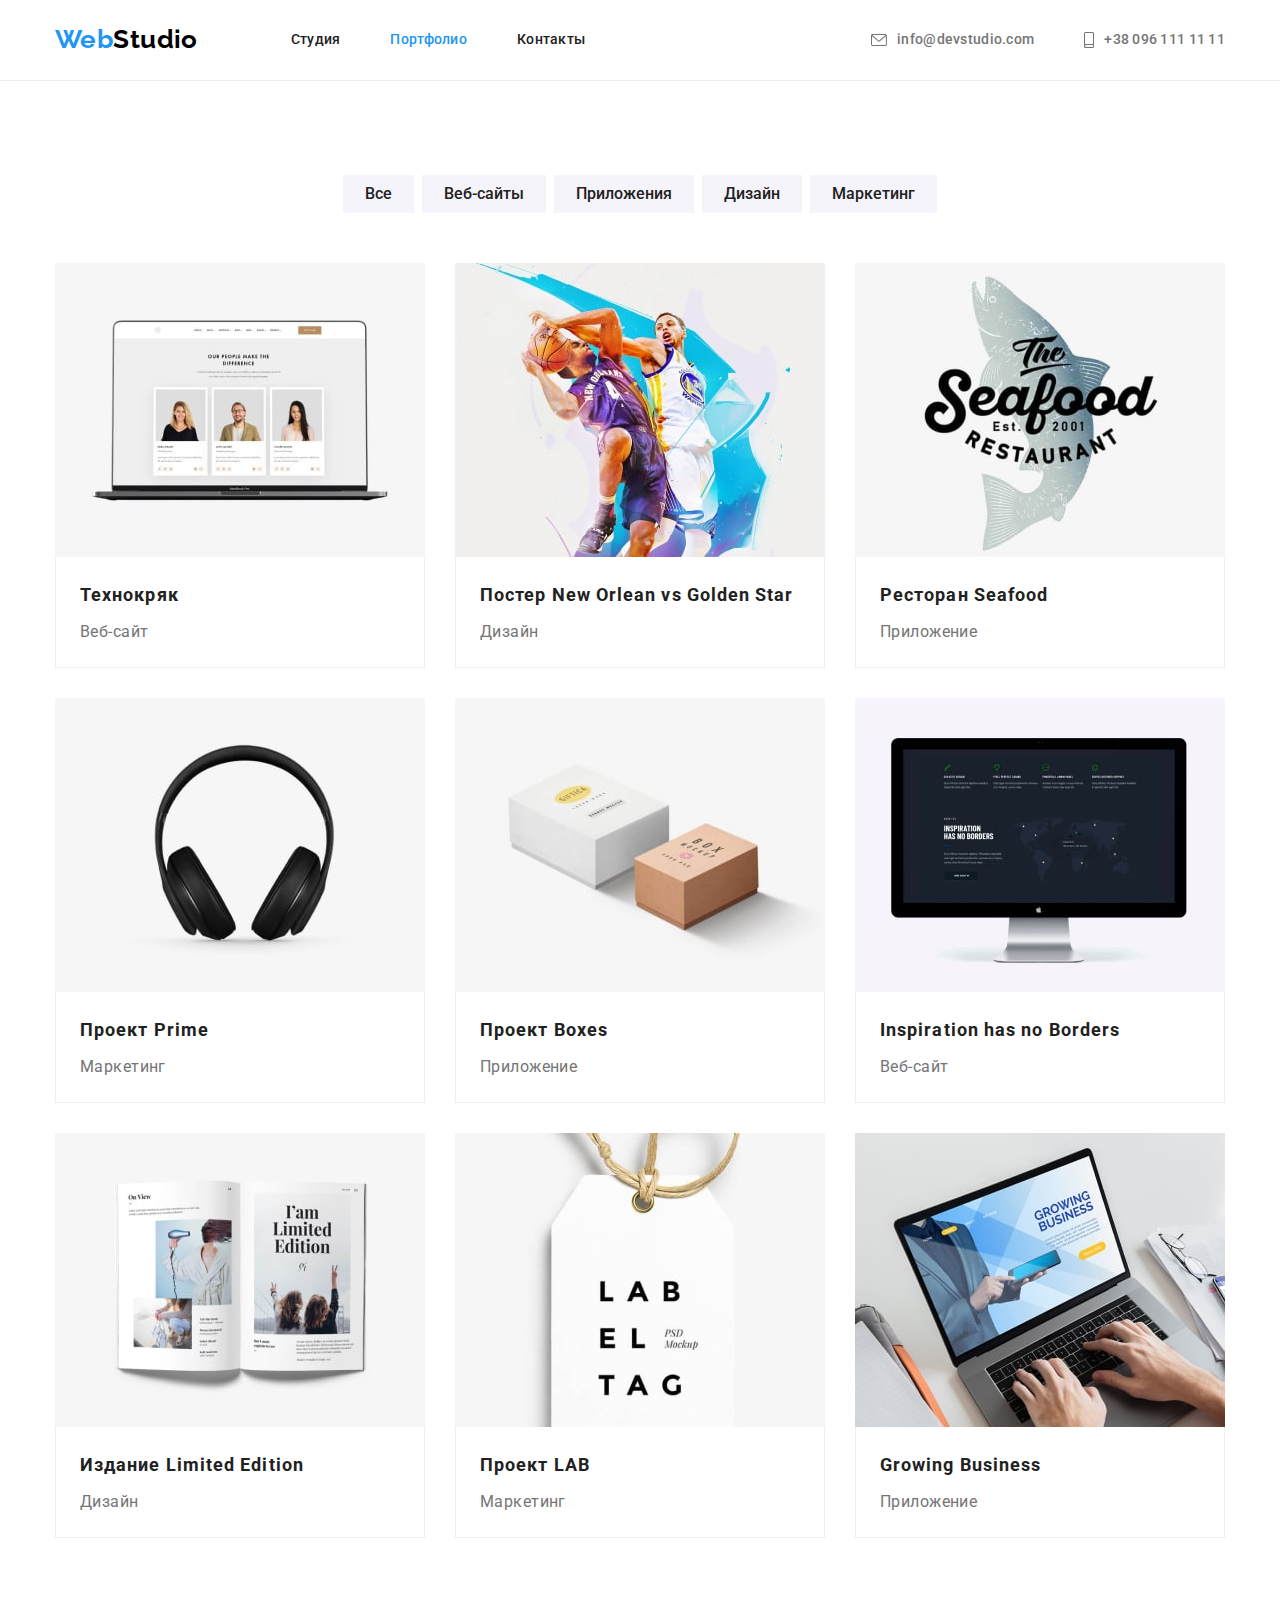
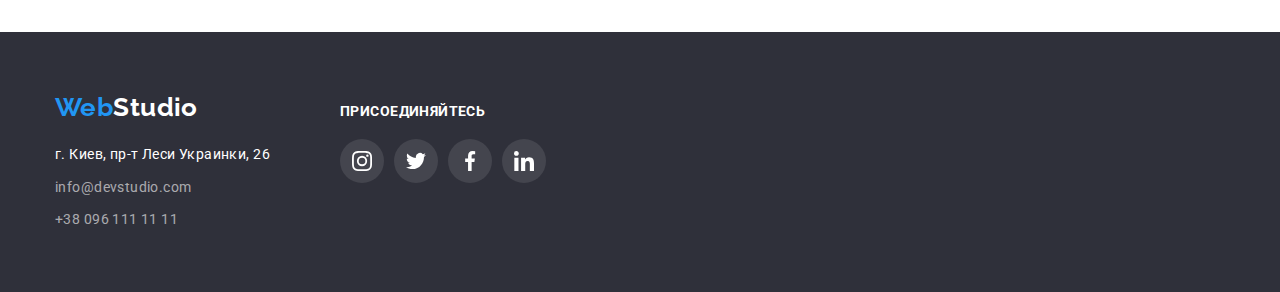
==== portfolio.html @ afd0779e "перевірка" ====
<!DOCTYPE html>
<html lang="ru">
<head>
    <meta charset="UTF-8">
    <meta name="viewport" content="width=device-width, initial-scale=1.0">
    <title>Portfolio</title>
    <link 
    rel="stylesheet" 
    href="https://cdnjs.cloudflare.com/ajax/libs/modern-normalize/1.0.0/modern-normalize.min.css">
    <link rel="preconnect" href="https://fonts.gstatic.com">
    <link href="https://fonts.googleapis.com/css2?family=Raleway:wght@700&family=Roboto:wght@400;500;700;900&display=swap"
        rel="stylesheet">
    <link rel="stylesheet" href="./css/style.css">
</head>
<body>

    <header class="page-header">
        <div class="container header">
            <nav class="header-navigation"> 
                <a class="logo" href="#"><span class="logo-accent">Web</span>Studio</a>
                <ul class="site-nav list">
                    <li class="header-item"><a href="./index.html" class="link">Студия</a></li>
                    <li class="header-item"><a href="#" class="link current">Портфолио</a></li>
                    <li class="header-item"><a href="#" class="link">Контакты</a></li>
                </ul>
            </nav>
            <ul class="contacts list">
                <li class="header-item"><a href="mailto:info@devstudio.com" class="link">
                    <svg class="contact-icons" width="16" height="12">
                        <use href="./images/sprite.svg#icon-envelope"></use>
                    </svg>info@devstudio.com</a></li>
                <li class="header-item"><a href="tel:380961111111" class="link">
                    <svg class="contact-icons" width="10" height="16">
                        <use href="./images/sprite.svg#icon-smartphone"></use>
                    </svg>+38 096 111 11 11</a></li>
            </ul>
        </div>
    </header>

    <main>
        <section class="portfolio-section">
            <div class="container">
                <h1 class="visually-hidden">Портфолио</h1>
                <ul class="filter list">
                    <li class="filter-item"><button type="button" class="filter-btn">Все</button></li>
                    <li class="filter-item"><button type="button" class="filter-btn">Веб-сайты</button></li>
                    <li class="filter-item"><button type="button" class="filter-btn">Приложения</button></li>
                    <li class="filter-item"><button type="button" class="filter-btn">Дизайн</button></li>
                    <li class="filter-item"><button type="button" class="filter-btn">Маркетинг</button></li>
                </ul>
                <ul class="projects list">
                    <li  class="project-item">
                        <a href="#" class="link">
                            <img src="./images/portfolio/techno.jpg" alt="страница веб-сайта технокряк на макбуке" width="370"
                                height="294">
                            <div class="project-info">
                                <h2 class="project-name">Технокряк</h2>
                                <p class="project-type ">Веб-сайт</p>
                            </div>
                            
                        </a>
                    </li>
                    <li class="project-item">
                        <a href="#" class="link">
                            <img src="./images/portfolio/novsgs.jpg" alt="два баскетболиста борятся за мяч" width="370" height="294">
                            <div class="project-info">
                                <h2 class="project-name">Постер New Orlean vs Golden Star</h2>
                                <p class="project-type ">Дизайн</p>
                            </div>
                        </a>
                    </li>
                    <li class="project-item">
                        <a href="#" class="link">
                            <img src="./images/portfolio/seafood.jpg" alt="надпись на рыбе the seafood restaurant" width="370"
                                height="294">
                            <div class="project-info">
                                <h2 class="project-name">Ресторан Seafood</h2>
                                <p class="project-type ">Приложение</p>
                            </div>
                        </a>
                    </li>
                    <li class="project-item">
                        <a href="#" class="link">
                            <img src="./images/portfolio/prime.jpg" alt="наушники" width="370" height="294">
                            <div class="project-info">
                                <h2 class="project-name">Проект Prime</h2>
                                <p class="project-type ">Маркетинг</p>
                            </div>     
                        </a>
                    </li>
                    <li class="project-item">
                        <a href="#" class="link">
                            <img src="./images/portfolio/boxes.jpg" alt="две коробки" width="370" height="294">
                            <div class="project-info">
                                <h2 class="project-name">Проект Boxes</h2>
                                <p class="project-type ">Приложение</p>
                            </div>
                        </a>
                    </li>
                    <li class="project-item">
                        <a href="#" class="link">
                            <img src="./images/portfolio/inspir.jpg" alt="страница веб-сайта на мониторе" width="370" height="294">
                            <div class="project-info">
                                <h2 lang="en" class="project-name">Inspiration has no Borders</h2>
                                <p class="project-type ">Веб-сайт</p>
                            </div>                            
                        </a>
                    </li>
                    <li class="project-item">
                        <a href="#" class="link">
                            <img src="./images/portfolio/limedit.jpg" alt="раскрытая книга с фото и текстом" width="370" height="294">
                            <div class="project-info">
                                <h2 class="project-name">Издание Limited Edition</h2>
                                <p class="project-type ">Дизайн</p>
                            </div>                            
                        </a>
                    </li>
                    <li class="project-item">
                        <a href="#" class="link">
                            <img src="./images/portfolio/lab.jpg" alt="ярлык на бечевке с текстом" width="370" height="294">
                            <div class="project-info">
                                <h2 class="project-name">Проект LAB</h2>
                                <p class="project-type ">Маркетинг</p>
                            </div>                           
                        </a>
                    </li>
                    <li class="project-item">
                        <a href="#" class="link">
                            <img src="./images/portfolio/growbus.jpg" alt="на раскрытом ноуте печатают руки" width="370" height="294">
                            <div class="project-info">
                                <h2 lang="en" class="project-name">Growing Business</h2>
                                <p class="project-type ">Приложение</p>
                            </div>
                        </a>
                    </li>
                </ul>
            </div>
        </section>
    </main>

    <footer class="footer">
        <div class="container">
            <div class="address-info">
                <a class="logo" href="#"><span class="logo-accent">Web</span>Studio</a>
                <address class="address">
                    г. Киев, пр-т Леси Украинки, 26
                </address>
                <ul class="list">
                    <li class="footer-contacts"><a href="mailto:info@devstudio.com" class="link">info@devstudio.com</a></li>
                    <li class="footer-contacts"><a href="tel:380961111111" class="link">+38 096 111 11 11</a></li>
                </ul>
            </div>
            <div class="footer-social-icons">
                <h2 class="join-title">присоединяйтесь</h2>
                <ul class="social-icons list">
                    <li class="social-icon-items"><a href="#" class="social-icon link">
                            <svg class="social-icons" width="20" height="20">
                                <use href="./images/sprite.svg#icon-instagram"></use>
                            </svg>
                        </a></li>
                    <li class="social-icon-items"><a href="#" class="social-icon link">
                            <svg class="social-icons" width="20" height="20">
                                <use href="./images/sprite.svg#icon-twitter"></use>
                            </svg>
                        </a></li>
                    <li class="social-icon-items"><a href="#" class="social-icon link">
                            <svg class="social-icons" width="20" height="20">
                                <use href="./images/sprite.svg#icon-facebook"></use>
                            </svg>
                        </a></li>
                    <li class="social-icon-items"><a href="#" class="social-icon link">
                            <svg class="social-icons" width="20" height="20">
                                <use href="./images/sprite.svg#icon-linkedin"></use>
                            </svg>
                        </a></li>
                </ul>
            </div>
        </div>
    </footer>
</body>
</html>
---- css/style.css ----
:root {
  --head-text-color: #212121;
  --paragraph-text-color: #757575;
  --accent-color: #2196f3;
  --primary-white-color: #ffffff;
  --icon-color: #afb1b8;
  --title-font-weight: 700;
  --paragraph-font-weight: 400;
  --primary-font-size: 14px;
}

body {
  background-color: var(--primary-white-color);
  color: var(--paragraph-text-color);

  font-family: 'Roboto', sans-serif;
  font-size: var(--primary-font-size);
  font-weight: var(--paragraph-font-weight);
  letter-spacing: 0.03em;
}

/*GENERAL STYLES*/
h1,
h2,
h3,
p {
  margin: 0;
}

.list {
  padding: 0;
  margin: 0;
  list-style: none;
}

.link {
  text-decoration: none;
}

img {
  display: block;
  max-width: 100%;
  height: auto;
}

.section-title {
  margin-bottom: 50px;

  font-weight: var(--title-font-weight);
  font-size: 36px;
  line-height: 1.67;
  text-align: center;

  color: var(--head-text-color);
}

.container {
  width: 1200px;
  padding-right: 15px;
  padding-left: 15px;
  margin: 0 auto;
}

.visually-hidden {
  position: absolute !important;
  clip: rect(1px 1px 1px 1px); /* IE6, IE7 */
  clip: rect(1px, 1px, 1px, 1px);
  padding: 0 !important;
  border: 0 !important;
  height: 1px !important;
  width: 1px !important;
  overflow: hidden;
}

/*LOGO*/

.logo {
  display: inline-block;
  margin-right: 93px;
  padding-top: 24px;
  padding-bottom: 25px;
  font-family: 'Raleway', sans-serif;
  font-weight: var(--title-font-weight);
  font-size: 26px;
  line-height: 1.19;

  color: #000000;
  text-decoration: none;
}

.logo-accent {
  color: var(--accent-color);
}

/*HEADER*/

.page-header {
  border-bottom: 1px solid #ececec;
}
.header {
  display: flex;
  align-items: center;
}

.header-navigation {
  display: flex;
}

.site-nav {
  display: flex;
}

.header .link {
  display: inline-block;
  padding: 32px 0;

  font-weight: 500;
  line-height: 1.14;
  letter-spacing: 0.02em;

  color: var(--head-text-color);

  transition: color 250ms cubic-bezier(0.4, 0, 0.2, 1);
  cursor: pointer;
}

.header .link:hover,
.header .link:focus {
  color: var(--accent-color);
}

.site-nav .current {
  color: var(--accent-color);
}

.site-nav .current::after {
  display: block;
  margin: 0 auto;
  width: 48px;
  height: 4px;
  background-color: #2196f3;
  border-radius: 2px;
}

.contacts {
  display: flex;
  align-items: center;
  margin-left: auto;
}

.contacts .link {
  display: flex;
  align-items: center;
  padding: 32px 0;

  color: var(--paragraph-text-color);

  cursor: pointer;
}

.contact-icons {
  margin-right: 10px;
  fill: currentColor;

  transition: fill 250ms cubic-bezier(0.4, 0, 0.2, 1);
}

.contact-icons:hover,
.contact-icons:focus {
  fill: var(--accent-color);
}

.header-item:not(:last-child) {
  margin-right: 50px;
}

/*HERO*/

.hero {
  max-width: 1600px;
  height: 600px;
  margin: 0 auto;
  padding: 200px 0;

  background-color: #2f303a;
  background-image: linear-gradient(
      rgba(47, 48, 58, 0.4),
      rgba(47, 48, 58, 0.4)
    ),
    url(../images/hero.jpg);
  background-position: center;
  background-repeat: no-repeat;
  background-size: cover;
}

.hero-title {
  width: 696px;
  margin-left: auto;
  margin-right: auto;
  margin-bottom: 30px;

  font-weight: 900;
  font-size: 44px;
  line-height: 1.36;

  text-align: center;
  letter-spacing: 0.06em;
  text-transform: uppercase;

  color: var(--primary-white-color);
}

.order {
  display: block;
  min-width: 200px;
  height: 50px;
  margin: 0 auto;
  padding: 10px 32px;
  border: none;

  font-family: inherit;
  font-weight: var(--title-font-weight);
  font-size: 16px;
  line-height: 1.87;

  align-items: center;
  text-align: center;
  letter-spacing: 0.06em;

  color: var(--primary-white-color);
  background-color: var(--accent-color);
  box-shadow: 0px 4px 4px rgba(0, 0, 0, 0.15);
  border-radius: 4px;

  cursor: pointer;
}

/*FEATURES BLOCK*/

.features-section {
  padding: 94px 0;
}

.features.list {
  display: flex;
  justify-content: space-between;
}

.feature-thumb {
  display: flex;
  align-items: center;
  justify-content: center;
  height: 120px;
  margin-bottom: 30px;

  background-color: #f5f4fa;
  border-radius: 4px;
}

.features .item {
  width: 270px;
}

..features .item:not(:last-child) {
  margin-right: 30px;
}

.features-title {
  margin-bottom: 10px;
  font-weight: var(--title-font-weight);
  font-size: var(--primary-font-size);
  line-height: 1.14;
  text-transform: uppercase;

  color: var(--head-text-color);
}

.features-text {
  line-height: 1.71;
}

/*JOBS*/

.jobs-block {
  padding-bottom: 94px;
}

.jobs.list {
  display: flex;
  justify-content: space-between;
}

.jobs-item {
  position: relative;
}

.label {
  position: absolute;
  left: 0;
  bottom: 0;

  width: 100%;
  height: 70px;
  background-color: #rgba(47, 48, 58, 0.8);
}

.label-title {
  padding: 27px 0;

  font-weight: var(--title-font-weight);
  font-size: var(--primary-font-size);
  line-height: 1.14;
  text-align: center;
  letter-spacing: 0.03em;
  text-transform: uppercase;

  color: #ffffff;
  background-color: #rgba(47, 48, 58, 0.8);
}

/*TEAM*/

.team-section {
  padding: 94px 0;

  background: #f5f4fa;
}

.members.list {
  display: flex;
  justify-content: space-between;
}

.member-item {
  width: 270px;
  padding-bottom: 30px;

  background: var(--primary-white-color);
  box-shadow: 0px 1px 3px rgba(0, 0, 0, 0.12), 0px 1px 1px rgba(0, 0, 0, 0.14),
    0px 2px 1px rgba(0, 0, 0, 0.2);
  border-radius: 0px 0px 4px 4px;
}

.member-photo {
  margin-bottom: 30px;
}

.team-member {
  margin-bottom: 10px;
  font-weight: 500;
  font-size: 16px;
  line-height: 1.19;

  text-align: center;

  color: var(--head-text-color);
}

.member-prof {
  margin-bottom: 16px;

  font-size: 16px;
  line-height: 1.19;

  text-align: center;

  color: var(--paragraph-text-color);
}

.social-icons.list {
  display: flex;
  align-items: center;
  justify-content: center;
  padding: 0 32px;
}

.social-icon-items:not(:last-child) {
  margin-right: 10px;
}

.social-icon.link {
  display: flex;
  align-items: center;
  justify-content: center;
  width: 44px;
  height: 44px;

  fill: var(--icon-color);
  border-radius: 50%;

  transition: all 250ms cubic-bezier(0.4, 0, 0.2, 1);
}

.social-icon.link:hover,
.social-icon.link:focus {
  fill: var(--primary-white-color);
  background-color: var(--accent-color);
}

/*CLIENTS*/

.clients-section {
  padding: 94px 0;
}

.clients-logo.list {
  display: flex;
}

.clients-items:not(:last-child) {
  margin-right: 30px;
}

.clients.link {
  display: flex;
  align-items: center;
  justify-content: center;
  width: 170px;
  height: 90px;
  border: 1px solid var(--icon-color);
  box-sizing: border-box;
  border-radius: 4px;

  fill: var(--icon-color);

  transition: all 250ms cubic-bezier(0.4, 0, 0.2, 1);
}

.clients.link:hover,
.clients.link:focus {
  border: 1px solid var(--accent-color);
  fill: var(--accent-color);
}
/*FOOTER*/

.footer {
  padding: 60px 0;

  background-color: #2f303a;
}

.footer .container {
  display: flex;
  align-items: baseline;
}

.address-info {
  margin-right: 70px;
}

.footer .logo {
  margin-right: 0;
  margin-bottom: 20px;
  padding: 0;

  color: var(--primary-white-color);
}

.address {
  margin-bottom: 9px;

  font-style: normal;
  line-height: 1.71;

  color: var(--primary-white-color);
}

.footer-contacts:not(:last-child) {
  margin-bottom: 9px;
}

.footer .link {
  line-height: 1.71;

  color: rgba(255, 255, 255, 0.6);
}

.join-title {
  margin-bottom: 20px;

  font-size: var(--primary-font-size);
  font-weight: 700;
  line-height: 1.143;
  letter-spacing: 0.03em;
  text-transform: uppercase;

  color: var(--primary-white-color);
}

.footer-social-icons .list {
  padding: 0;
}

.footer-social-icons .link {
  border-radius: 50%;
  background-color: rgba(255, 255, 255, 0.1);
  fill: var(--primary-white-color);
}

/*PORTFOLIO*/

.portfolio-section {
  padding: 94px 0;
}

.filter.list {
  display: flex;
  justify-content: center;
  margin-bottom: 50px;
}

.filter-item:not(:last-child) {
  margin-right: 8px;
}

.filter-btn {
  padding: 6px 22px;
  border: 0 none;

  font-family: inherit;
  font-weight: 500;
  font-size: 16px;
  line-height: 1.62;

  text-align: center;

  color: var(--head-text-color);
  background: #f5f4fa;

  cursor: pointer;

  transition: all 250ms cubic-bezier(0.4, 0, 0.2, 1);
}

.filter-btn:hover,
.filter-btn:focus {
  color: var(--primary-white-color);
  background-color: var(--accent-color);
}

.projects.list {
  display: flex;
  flex-wrap: wrap;
}

.project-item {
  width: 370px;
}

.project-item .link {
  display: block;

  transition: all 250ms cubic-bezier(0.4, 0, 0.2, 1);
}

.project-item .link:hover,
.project-item .link:focus {
  border: 1px solid #eeeeee;
  box-shadow: 0px 1px 1px rgba(0, 0, 0, 0.12), 0px 4px 4px rgba(0, 0, 0, 0.06),
    1px 4px 6px rgba(0, 0, 0, 0.16);

  cursor: pointer;
}

.project-item:not(:nth-child(3n)) {
  margin-right: 30px;
}

.project-item:not(:nth-last-child(-n + 3)) {
  margin-bottom: 30px;
}

.project-info {
  padding: 20px 24px;

  border: 1px solid #eeeeee;
  border-top: none;
}

.project-name {
  min-width: 322px;
  margin-bottom: 4px;
  font-weight: var(--title-font-weight);
  font-size: 18px;
  line-height: 2;

  letter-spacing: 0.06em;

  color: var(--head-text-color);
}

.project-type {
  font-size: 16px;
  line-height: 1.87;

  color: var(--paragraph-text-color);
}
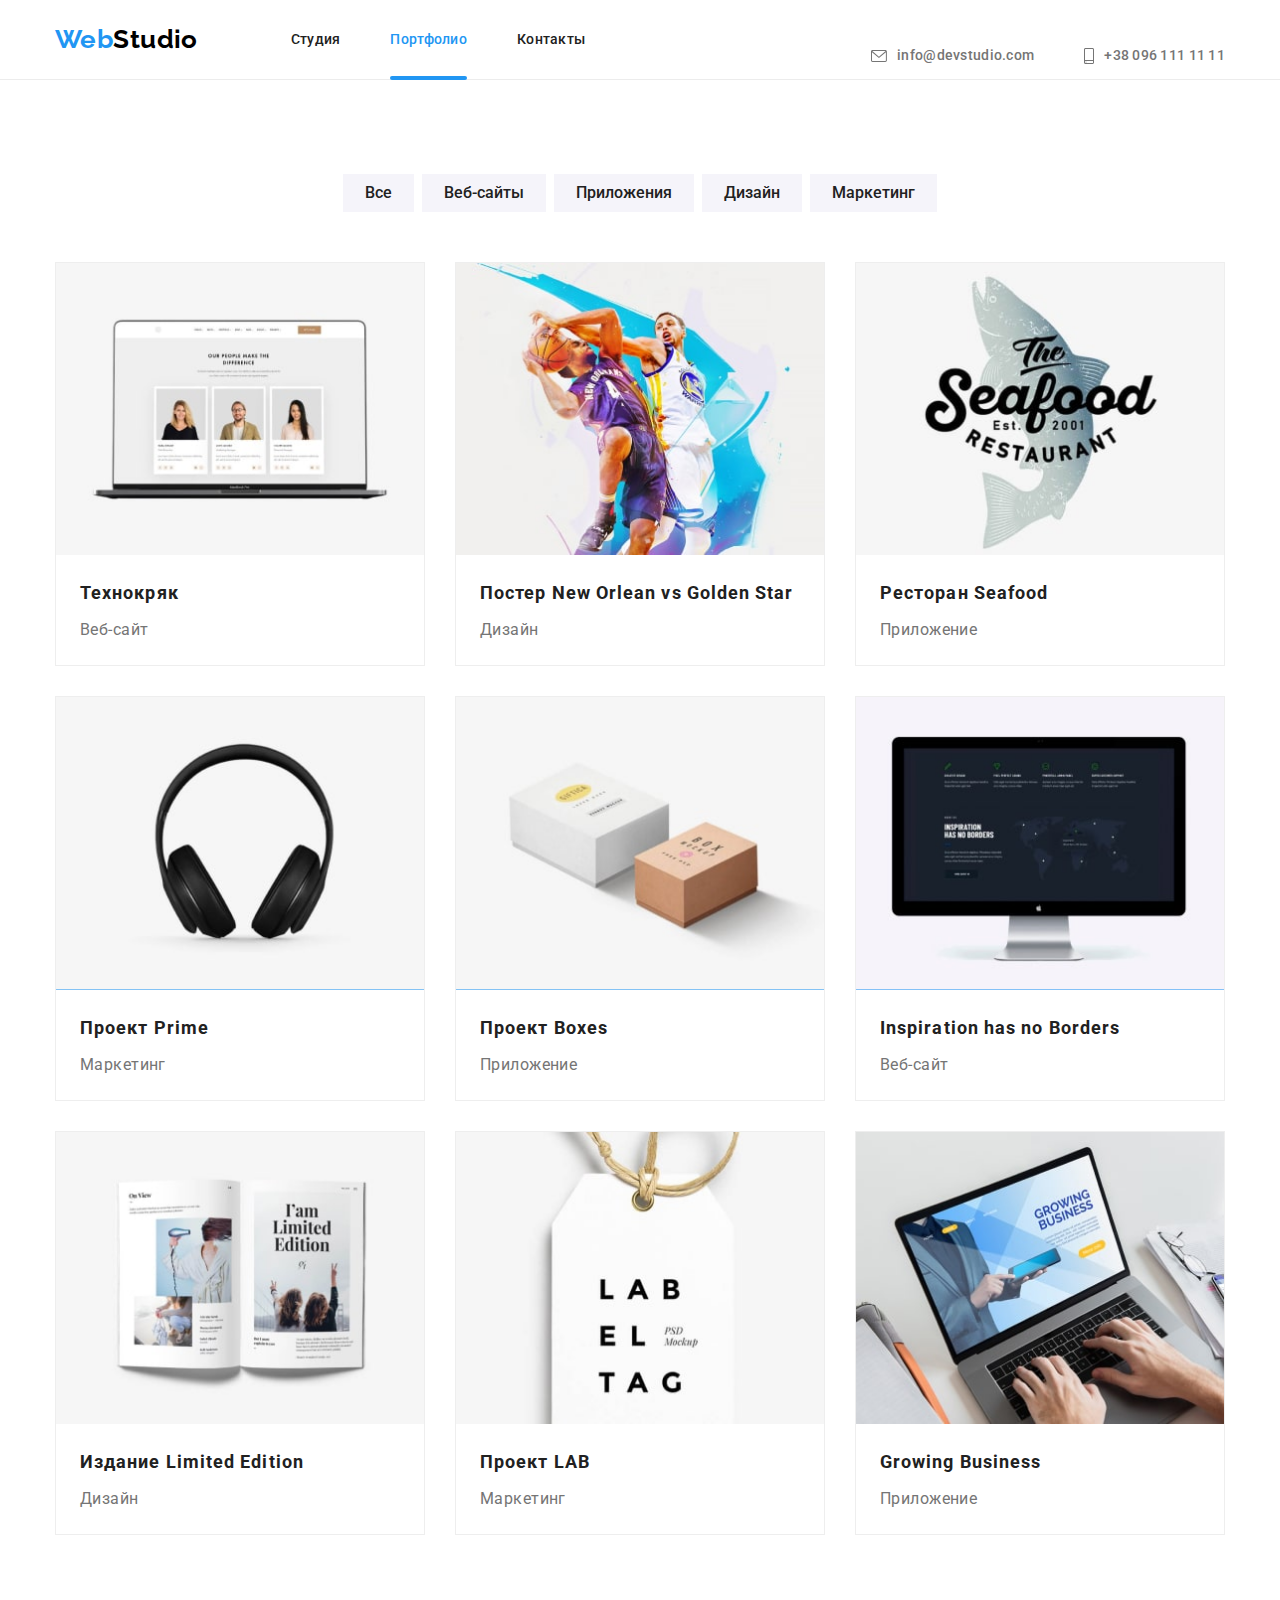
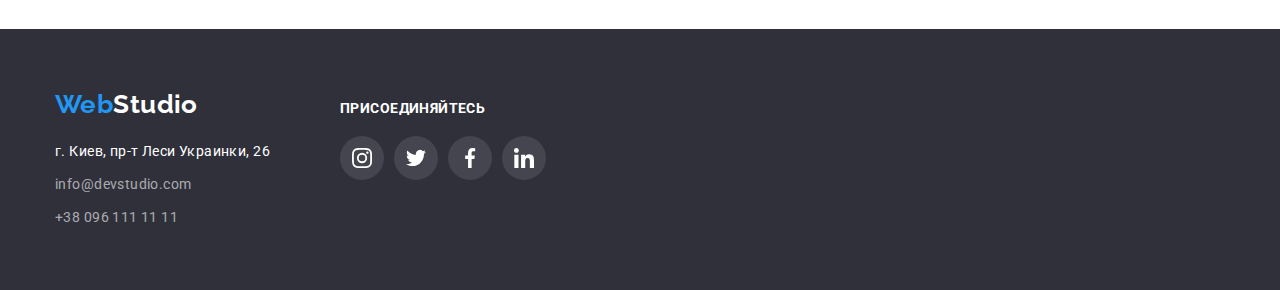
==== commit 61b5111c: "ДЗ-5" ====
--- a/portfolio.html
+++ b/portfolio.html
@@ -50,19 +50,32 @@
                 </ul>
                 <ul class="projects list">
                     <li  class="project-item">
-                        <a href="#" class="link">
-                            <img src="./images/portfolio/techno.jpg" alt="страница веб-сайта технокряк на макбуке" width="370"
-                                height="294">
+                        <a href="#" class="link project-box">
+                            <div class="project-box">
+                                <img src="./images/portfolio/techno.jpg" alt="страница веб-сайта технокряк на макбуке" width="370" height="294">
+                                <div class="overlay">
+                                    <p class="description-overlay">Технокряк это современная площадка распространения коронавируса. Компании используют эту
+                                        платформу для цифрового
+                                        шпионажа и атак на защищённые сервера конкурентов.</p>
+                                </div>
+                            </div>                         
                             <div class="project-info">
                                 <h2 class="project-name">Технокряк</h2>
                                 <p class="project-type ">Веб-сайт</p>
                             </div>
-                            
-                        </a>
-                    </li>
-                    <li class="project-item">
-                        <a href="#" class="link">
-                            <img src="./images/portfolio/novsgs.jpg" alt="два баскетболиста борятся за мяч" width="370" height="294">
+                        </a>
+                    </li>
+                    <li class="project-item">
+                        <a href="#" class="link">
+                            <div class="project-box">
+                                <img src="./images/portfolio/novsgs.jpg" alt="два баскетболиста борятся за мяч" width="370" height="294">
+                                <div class="overlay">
+                                    <p class="description-overlay">Технокряк это современная площадка распространения коронавируса. Компании используют
+                                        эту
+                                        платформу для цифрового
+                                        шпионажа и атак на защищённые сервера конкурентов.</p>
+                                </div>
+                            </div>
                             <div class="project-info">
                                 <h2 class="project-name">Постер New Orlean vs Golden Star</h2>
                                 <p class="project-type ">Дизайн</p>
@@ -71,8 +84,15 @@
                     </li>
                     <li class="project-item">
                         <a href="#" class="link">
-                            <img src="./images/portfolio/seafood.jpg" alt="надпись на рыбе the seafood restaurant" width="370"
-                                height="294">
+                            <div class="project-box">
+                                <img src="./images/portfolio/seafood.jpg" alt="надпись на рыбе the seafood restaurant" width="370" height="294">
+                                <div class="overlay">
+                                    <p class="description-overlay">Технокряк это современная площадка распространения коронавируса. Компании используют
+                                        эту
+                                        платформу для цифрового
+                                        шпионажа и атак на защищённые сервера конкурентов.</p>
+                                </div>
+                            </div>
                             <div class="project-info">
                                 <h2 class="project-name">Ресторан Seafood</h2>
                                 <p class="project-type ">Приложение</p>
@@ -81,7 +101,16 @@
                     </li>
                     <li class="project-item">
                         <a href="#" class="link">
-                            <img src="./images/portfolio/prime.jpg" alt="наушники" width="370" height="294">
+                            <div class="project-box">
+                                <img src="./images/portfolio/prime.jpg" alt="наушники" width="370" height="294">
+                                <div class="overlay">
+                                    <p class="description-overlay">Технокряк это современная площадка распространения коронавируса. Компании используют
+                                        эту
+                                        платформу для цифрового
+                                        шпионажа и атак на защищённые сервера конкурентов.</p>
+                                </div>
+                            </div>
+                           
                             <div class="project-info">
                                 <h2 class="project-name">Проект Prime</h2>
                                 <p class="project-type ">Маркетинг</p>
@@ -90,7 +119,15 @@
                     </li>
                     <li class="project-item">
                         <a href="#" class="link">
-                            <img src="./images/portfolio/boxes.jpg" alt="две коробки" width="370" height="294">
+                            <div class="project-box">
+                                <img src="./images/portfolio/boxes.jpg" alt="две коробки" width="370" height="294">
+                                <div class="overlay">
+                                    <p class="description-overlay">Технокряк это современная площадка распространения коронавируса. Компании используют
+                                        эту
+                                        платформу для цифрового
+                                        шпионажа и атак на защищённые сервера конкурентов.</p>
+                                </div>
+                            </div>
                             <div class="project-info">
                                 <h2 class="project-name">Проект Boxes</h2>
                                 <p class="project-type ">Приложение</p>
@@ -99,7 +136,15 @@
                     </li>
                     <li class="project-item">
                         <a href="#" class="link">
-                            <img src="./images/portfolio/inspir.jpg" alt="страница веб-сайта на мониторе" width="370" height="294">
+                            <div class="project-box">
+                                <img src="./images/portfolio/inspir.jpg" alt="страница веб-сайта на мониторе" width="370" height="294">
+                                <div class="overlay">
+                                    <p class="description-overlay">Технокряк это современная площадка распространения коронавируса. Компании используют
+                                        эту
+                                        платформу для цифрового
+                                        шпионажа и атак на защищённые сервера конкурентов.</p>
+                                </div>
+                            </div>
                             <div class="project-info">
                                 <h2 lang="en" class="project-name">Inspiration has no Borders</h2>
                                 <p class="project-type ">Веб-сайт</p>
@@ -108,7 +153,16 @@
                     </li>
                     <li class="project-item">
                         <a href="#" class="link">
-                            <img src="./images/portfolio/limedit.jpg" alt="раскрытая книга с фото и текстом" width="370" height="294">
+                            <div class="project-box">
+                                <img src="./images/portfolio/limedit.jpg" alt="раскрытая книга с фото и текстом" width="370" height="294">
+                                <div class="overlay">
+                                    <p class="description-overlay">Технокряк это современная площадка распространения коронавируса. Компании используют
+                                        эту
+                                        платформу для цифрового
+                                        шпионажа и атак на защищённые сервера конкурентов.</p>
+                                </div>
+                            </div>
+                            
                             <div class="project-info">
                                 <h2 class="project-name">Издание Limited Edition</h2>
                                 <p class="project-type ">Дизайн</p>
@@ -117,7 +171,15 @@
                     </li>
                     <li class="project-item">
                         <a href="#" class="link">
-                            <img src="./images/portfolio/lab.jpg" alt="ярлык на бечевке с текстом" width="370" height="294">
+                            <div class="project-box">
+                                <img src="./images/portfolio/lab.jpg" alt="ярлык на бечевке с текстом" width="370" height="294">
+                                <div class="overlay">
+                                    <p class="description-overlay">Технокряк это современная площадка распространения коронавируса. Компании используют
+                                        эту
+                                        платформу для цифрового
+                                        шпионажа и атак на защищённые сервера конкурентов.</p>
+                                </div>
+                            </div>
                             <div class="project-info">
                                 <h2 class="project-name">Проект LAB</h2>
                                 <p class="project-type ">Маркетинг</p>
@@ -126,7 +188,16 @@
                     </li>
                     <li class="project-item">
                         <a href="#" class="link">
-                            <img src="./images/portfolio/growbus.jpg" alt="на раскрытом ноуте печатают руки" width="370" height="294">
+                            <div class="project-box">
+                                <img src="./images/portfolio/growbus.jpg" alt="на раскрытом ноуте печатают руки" width="370" height="294">
+                                <div class="overlay">
+                                    <p class="description-overlay">Технокряк это современная площадка распространения коронавируса. Компании используют
+                                        эту
+                                        платформу для цифрового
+                                        шпионажа и атак на защищённые сервера конкурентов.</p>
+                                </div>
+                            </div>
+                           
                             <div class="project-info">
                                 <h2 lang="en" class="project-name">Growing Business</h2>
                                 <p class="project-type ">Приложение</p>
--- a/css/style.css
+++ b/css/style.css
@@ -72,6 +72,55 @@
   overflow: hidden;
 }
 
+/*MODAL SCRЕЕN*/
+
+.backdrop {
+  position: fixed;
+  top: 0;
+  left: 0;
+  width: 100%;
+  height: 100%;
+  background-color: rgba(0, 0, 0, 0.2);
+
+  opacity: 1;
+  transition: opacity 250ms cubic-bezier(0.4, 0, 0.2, 1);
+}
+
+.backdrop.is-hidden {
+  opacity: 0;
+  pointer-events: none;
+}
+
+.modal {
+  position: absolute;
+  top: 50%;
+  left: 50%;
+  min-width: 528px;
+  min-height: 581px;
+  background-color: #fff;
+  box-shadow: 0px 1px 3px rgba(0, 0, 0, 0.12), 0px 1px 1px rgba(0, 0, 0, 0.14),
+    0px 2px 1px rgba(0, 0, 0, 0.2);
+  border-radius: 4px;
+
+  transform: translate(-50%, -50%) scale(1);
+  transition: transform 250ms cubic-bezier(0.4, 0, 0.2, 1);
+}
+
+.backdrop.is-hidden .modal {
+  transform: translate(-50%, -50%) scale(0.5);
+}
+
+.btnclose {
+  display: block;
+  margin: 8px 8px 0 auto;
+  width: 30px;
+  height: 30px;
+  border-radius: 50%;
+  border: 1px solid rgba(0, 0, 0, 0.1);
+
+  background-color: transparent;
+}
+
 /*LOGO*/
 
 .logo {
@@ -95,6 +144,7 @@
 /*HEADER*/
 
 .page-header {
+  height: 80px;
   border-bottom: 1px solid #ececec;
 }
 .header {
@@ -135,8 +185,10 @@
 
 .site-nav .current::after {
   display: block;
-  margin: 0 auto;
-  width: 48px;
+  content: '';
+  margin-top: 28px;
+  margin-bottom: 0;
+  width: 100%;
   height: 4px;
   background-color: #2196f3;
   border-radius: 2px;
@@ -261,7 +313,7 @@
   width: 270px;
 }
 
-..features .item:not(:last-child) {
+.features .item:not(:last-child) {
   margin-right: 30px;
 }
 
@@ -301,7 +353,7 @@
 
   width: 100%;
   height: 70px;
-  background-color: #rgba(47, 48, 58, 0.8);
+  background-color: rgba(47, 48, 58, 0.8);
 }
 
 .label-title {
@@ -315,7 +367,6 @@
   text-transform: uppercase;
 
   color: #ffffff;
-  background-color: #rgba(47, 48, 58, 0.8);
 }
 
 /*TEAM*/
@@ -545,6 +596,7 @@
 
 .project-item {
   width: 370px;
+  border: 1px solid #eeeeee;
 }
 
 .project-item .link {
@@ -570,11 +622,42 @@
   margin-bottom: 30px;
 }
 
+.project-box {
+  position: relative;
+
+  overflow: hidden;
+}
+
+.overlay {
+  position: absolute;
+  top: 0;
+  left: 0;
+  width: 100%;
+  height: 100%;
+  background-color: rgba(33, 150, 243, 0.9);
+
+  transform: translateY(100%);
+  transition: transform 250ms cubic-bezier(0.4, 0, 0.2, 1);
+}
+
+.project-box:hover .overlay {
+  transform: translateY(0);
+}
+
+.project-item .link:focus .overlay {
+  transform: translateY(0);
+}
+
+.description-overlay {
+  padding: 63px 24px;
+  font-size: 18px;
+  line-height: 1.56;
+
+  color: #ffffff;
+}
+
 .project-info {
   padding: 20px 24px;
-
-  border: 1px solid #eeeeee;
-  border-top: none;
 }
 
 .project-name {
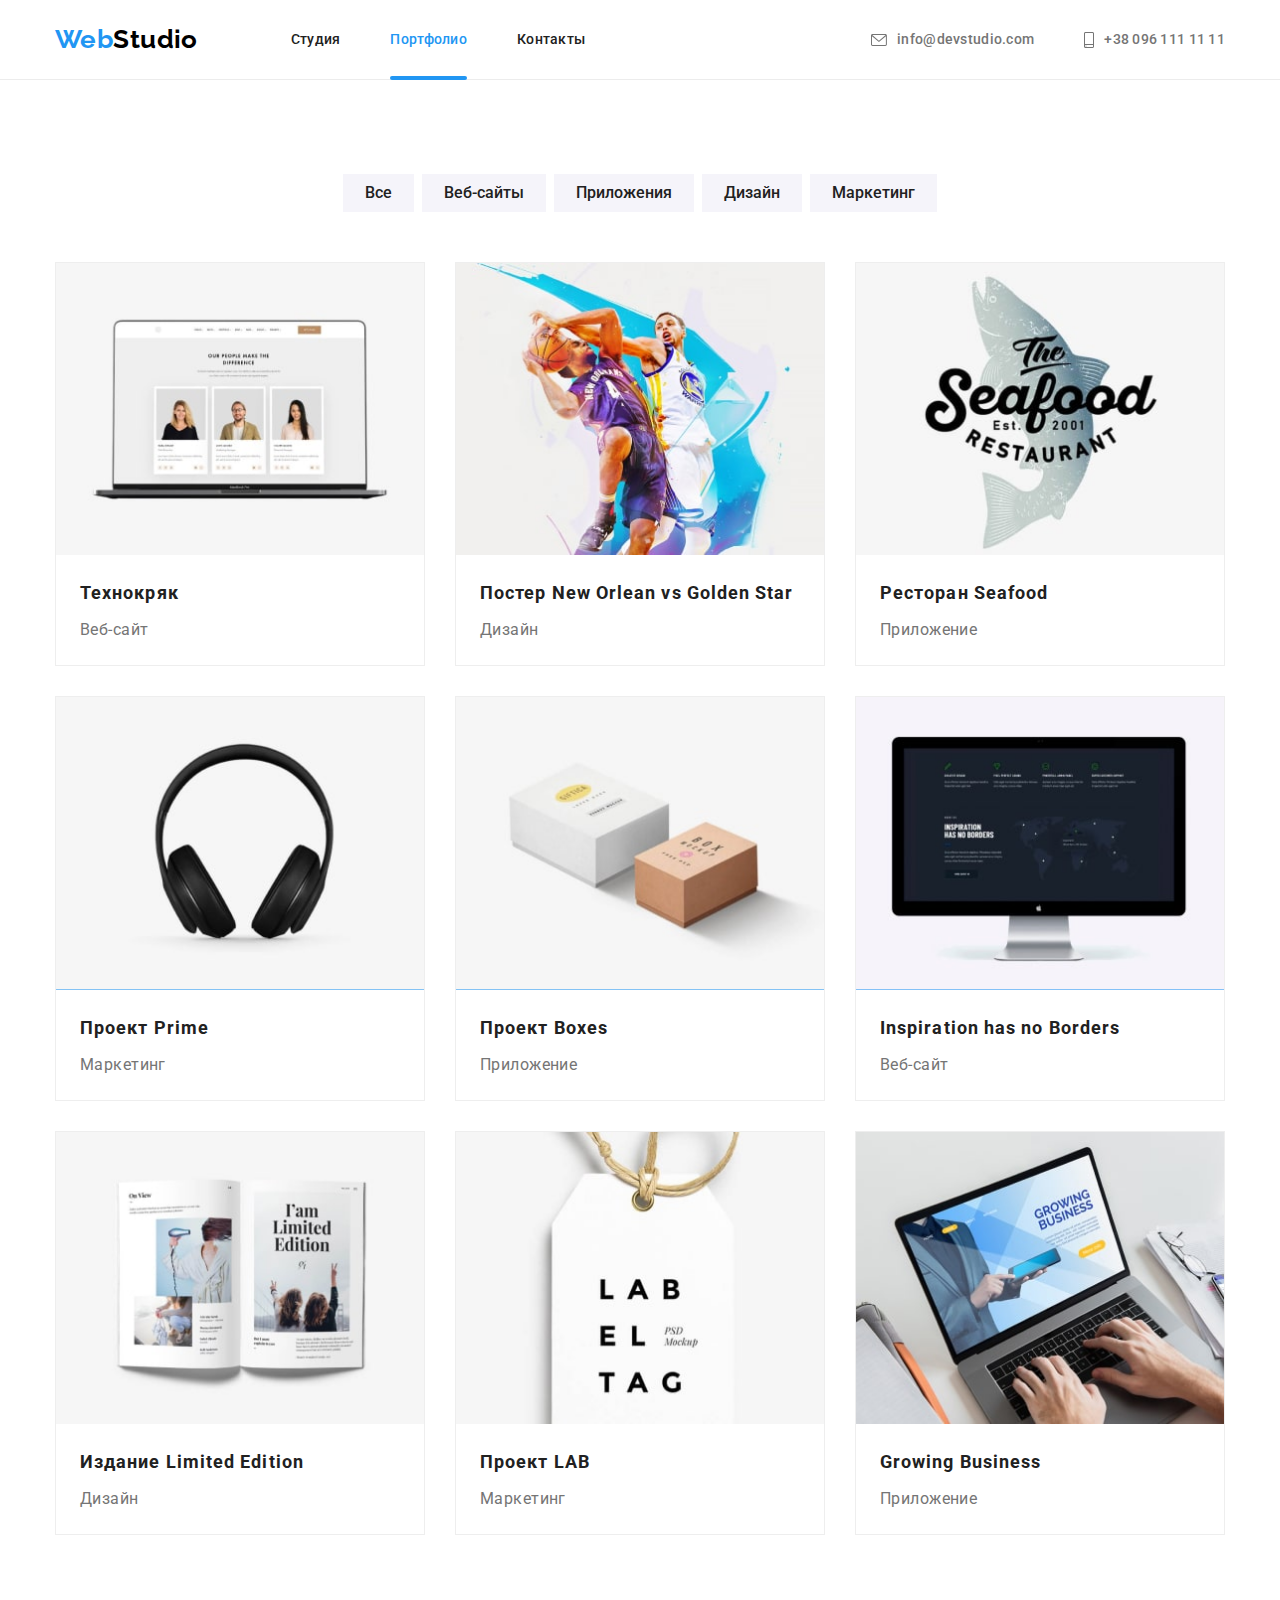
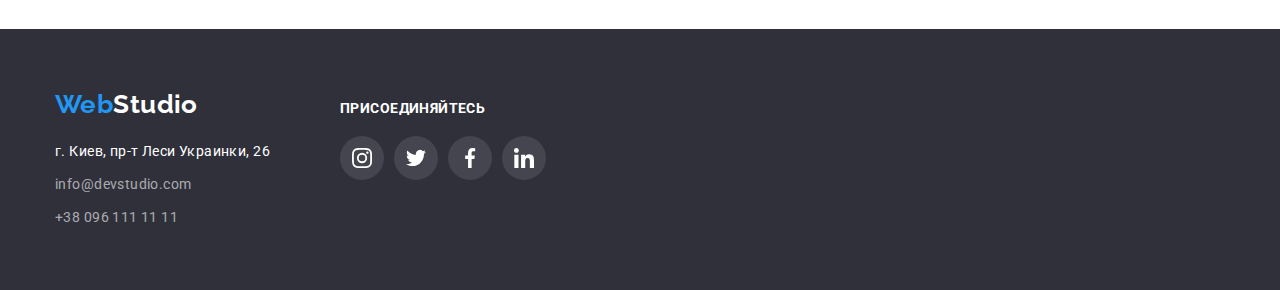
==== commit 2d7859bc: "ДЗ-5" ====
--- a/portfolio.html
+++ b/portfolio.html
@@ -49,7 +49,7 @@
                     <li class="filter-item"><button type="button" class="filter-btn">Маркетинг</button></li>
                 </ul>
                 <ul class="projects list">
-                    <li  class="project-item">
+                    <li class="project-item">
                         <a href="#" class="link project-box">
                             <div class="project-box">
                                 <img src="./images/portfolio/techno.jpg" alt="страница веб-сайта технокряк на макбуке" width="370" height="294">
@@ -113,7 +113,7 @@
                            
                             <div class="project-info">
                                 <h2 class="project-name">Проект Prime</h2>
-                                <p class="project-type ">Маркетинг</p>
+                                <p class="project-type">Маркетинг</p>
                             </div>     
                         </a>
                     </li>
--- a/css/style.css
+++ b/css/style.css
@@ -180,16 +180,19 @@
 }
 
 .site-nav .current {
+  position: relative;
   color: var(--accent-color);
 }
 
 .site-nav .current::after {
+  position: absolute;
+  left: 0;
+  bottom: 0;
   display: block;
   content: '';
-  margin-top: 28px;
-  margin-bottom: 0;
   width: 100%;
   height: 4px;
+
   background-color: #2196f3;
   border-radius: 2px;
 }
@@ -439,7 +442,8 @@
   fill: var(--icon-color);
   border-radius: 50%;
 
-  transition: all 250ms cubic-bezier(0.4, 0, 0.2, 1);
+  transition: fill 250ms cubic-bezier(0.4, 0, 0.2, 1),
+    background-color 250ms cubic-bezier(0.4, 0, 0.2, 1);
 }
 
 .social-icon.link:hover,
@@ -474,7 +478,8 @@
 
   fill: var(--icon-color);
 
-  transition: all 250ms cubic-bezier(0.4, 0, 0.2, 1);
+  transition: border 250ms cubic-bezier(0.4, 0, 0.2, 1),
+    fill 250ms cubic-bezier(0.4, 0, 0.2, 1);
 }
 
 .clients.link:hover,
@@ -580,7 +585,8 @@
 
   cursor: pointer;
 
-  transition: all 250ms cubic-bezier(0.4, 0, 0.2, 1);
+  transition: color 250ms cubic-bezier(0.4, 0, 0.2, 1),
+    background-color 250ms cubic-bezier(0.4, 0, 0.2, 1);
 }
 
 .filter-btn:hover,
@@ -602,7 +608,10 @@
 .project-item .link {
   display: block;
 
-  transition: all 250ms cubic-bezier(0.4, 0, 0.2, 1);
+  cursor: pointer;
+
+  transition: border 250ms cubic-bezier(0.4, 0, 0.2, 1),
+    box-shadow 250ms cubic-bezier(0.4, 0, 0.2, 1);
 }
 
 .project-item .link:hover,
@@ -610,8 +619,6 @@
   border: 1px solid #eeeeee;
   box-shadow: 0px 1px 1px rgba(0, 0, 0, 0.12), 0px 4px 4px rgba(0, 0, 0, 0.06),
     1px 4px 6px rgba(0, 0, 0, 0.16);
-
-  cursor: pointer;
 }
 
 .project-item:not(:nth-child(3n)) {
@@ -640,10 +647,7 @@
   transition: transform 250ms cubic-bezier(0.4, 0, 0.2, 1);
 }
 
-.project-box:hover .overlay {
-  transform: translateY(0);
-}
-
+.project-item .link:hover .overlay,
 .project-item .link:focus .overlay {
   transform: translateY(0);
 }
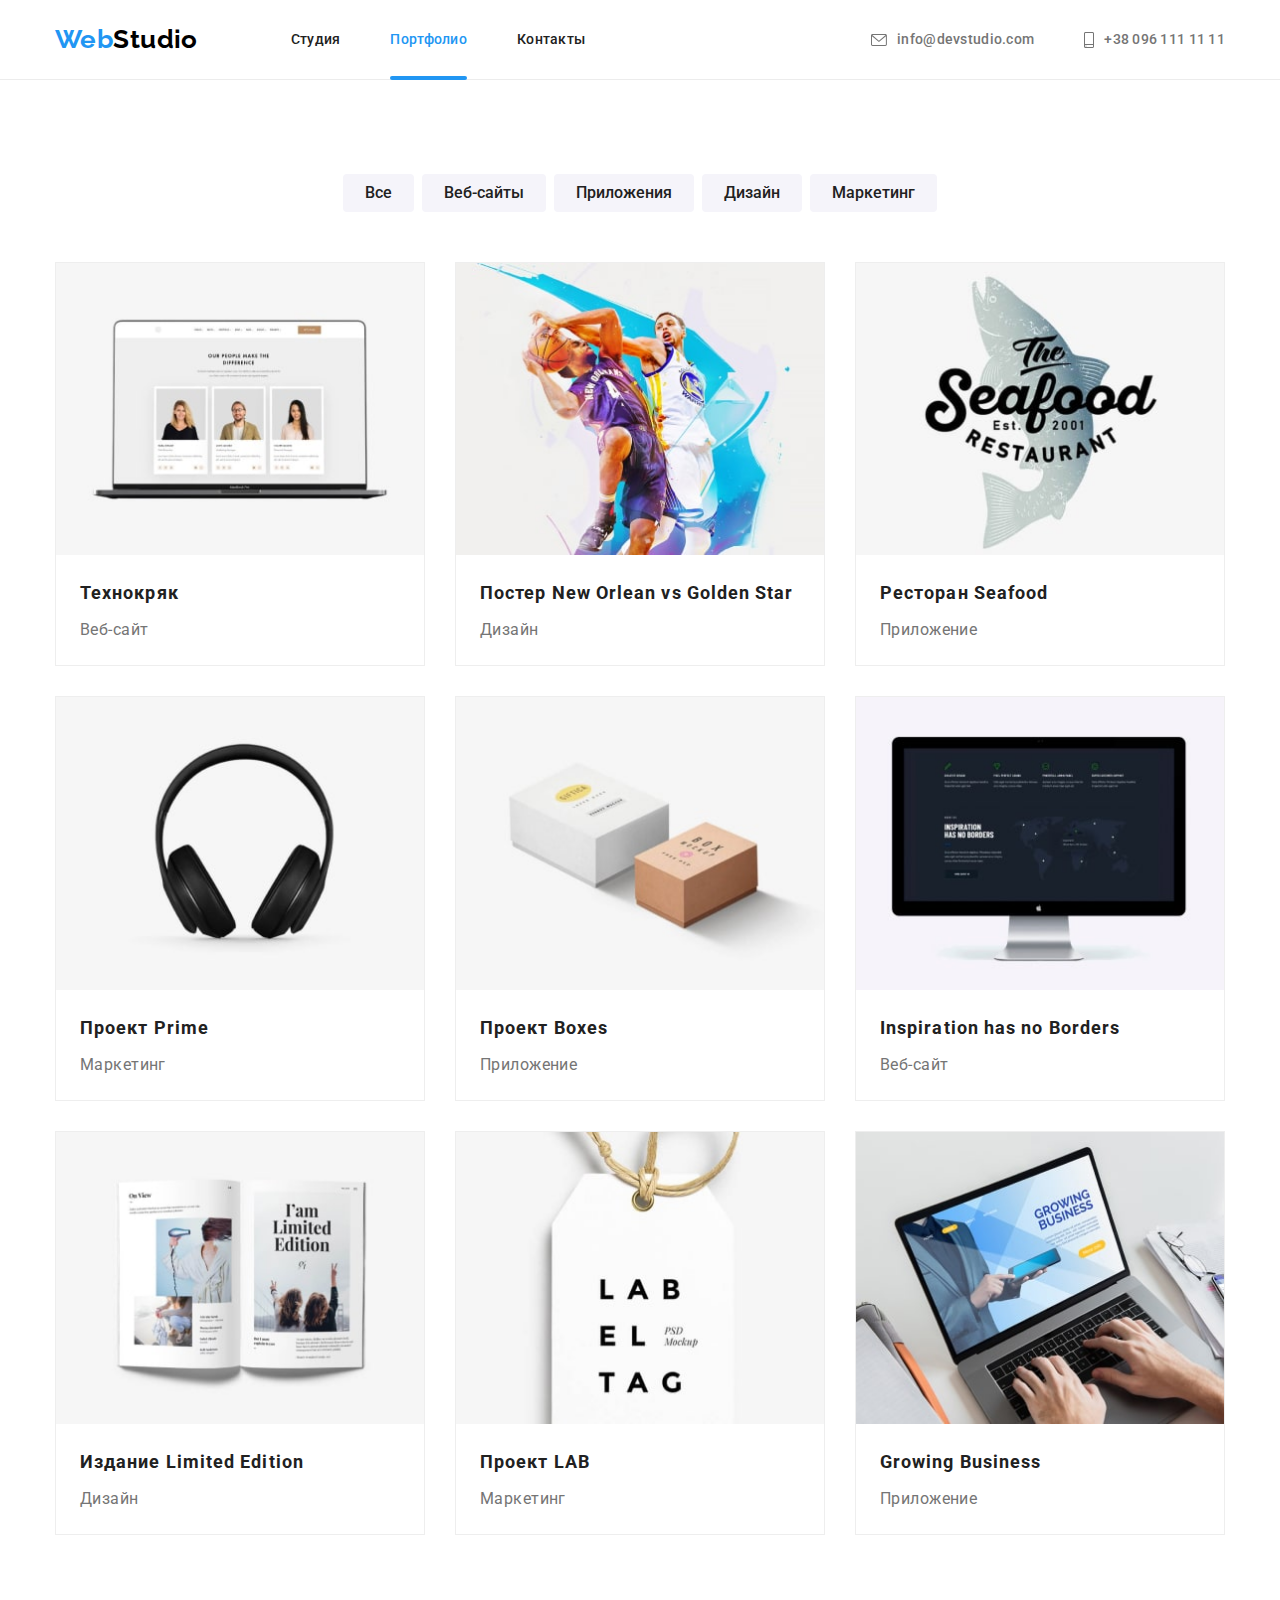
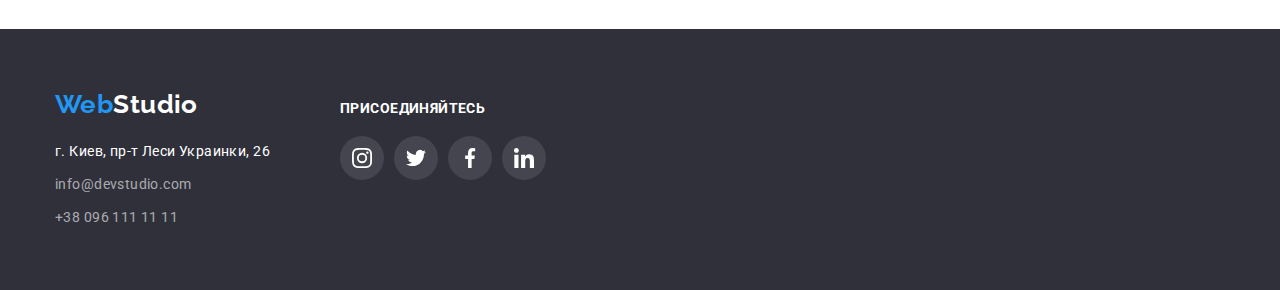
==== commit ffb2a2bb: "дз-5" ====
--- a/portfolio.html
+++ b/portfolio.html
@@ -53,11 +53,9 @@
                         <a href="#" class="link project-box">
                             <div class="project-box">
                                 <img src="./images/portfolio/techno.jpg" alt="страница веб-сайта технокряк на макбуке" width="370" height="294">
-                                <div class="overlay">
-                                    <p class="description-overlay">Технокряк это современная площадка распространения коронавируса. Компании используют эту
-                                        платформу для цифрового
-                                        шпионажа и атак на защищённые сервера конкурентов.</p>
-                                </div>
+                                <p class="overlay">Технокряк это современная площадка распространения коронавируса. Компании используют эту
+                                        платформу для цифрового
+                                        шпионажа и атак на защищённые сервера конкурентов.</p>
                             </div>                         
                             <div class="project-info">
                                 <h2 class="project-name">Технокряк</h2>
@@ -69,12 +67,10 @@
                         <a href="#" class="link">
                             <div class="project-box">
                                 <img src="./images/portfolio/novsgs.jpg" alt="два баскетболиста борятся за мяч" width="370" height="294">
-                                <div class="overlay">
-                                    <p class="description-overlay">Технокряк это современная площадка распространения коронавируса. Компании используют
-                                        эту
-                                        платформу для цифрового
-                                        шпионажа и атак на защищённые сервера конкурентов.</p>
-                                </div>
+                                <p class="overlay">Технокряк это современная площадка распространения коронавируса. Компании используют
+                                        эту
+                                        платформу для цифрового
+                                        шпионажа и атак на защищённые сервера конкурентов.</p>
                             </div>
                             <div class="project-info">
                                 <h2 class="project-name">Постер New Orlean vs Golden Star</h2>
@@ -86,12 +82,10 @@
                         <a href="#" class="link">
                             <div class="project-box">
                                 <img src="./images/portfolio/seafood.jpg" alt="надпись на рыбе the seafood restaurant" width="370" height="294">
-                                <div class="overlay">
-                                    <p class="description-overlay">Технокряк это современная площадка распространения коронавируса. Компании используют
-                                        эту
-                                        платформу для цифрового
-                                        шпионажа и атак на защищённые сервера конкурентов.</p>
-                                </div>
+                                <p class="overlay">Технокряк это современная площадка распространения коронавируса. Компании используют
+                                        эту
+                                        платформу для цифрового
+                                        шпионажа и атак на защищённые сервера конкурентов.</p>
                             </div>
                             <div class="project-info">
                                 <h2 class="project-name">Ресторан Seafood</h2>
@@ -103,14 +97,11 @@
                         <a href="#" class="link">
                             <div class="project-box">
                                 <img src="./images/portfolio/prime.jpg" alt="наушники" width="370" height="294">
-                                <div class="overlay">
-                                    <p class="description-overlay">Технокряк это современная площадка распространения коронавируса. Компании используют
-                                        эту
-                                        платформу для цифрового
-                                        шпионажа и атак на защищённые сервера конкурентов.</p>
-                                </div>
-                            </div>
-                           
+                                <p class="overlay">Технокряк это современная площадка распространения коронавируса. Компании используют
+                                        эту
+                                        платформу для цифрового
+                                        шпионажа и атак на защищённые сервера конкурентов.</p>
+                            </div>   
                             <div class="project-info">
                                 <h2 class="project-name">Проект Prime</h2>
                                 <p class="project-type">Маркетинг</p>
@@ -121,12 +112,10 @@
                         <a href="#" class="link">
                             <div class="project-box">
                                 <img src="./images/portfolio/boxes.jpg" alt="две коробки" width="370" height="294">
-                                <div class="overlay">
-                                    <p class="description-overlay">Технокряк это современная площадка распространения коронавируса. Компании используют
-                                        эту
-                                        платформу для цифрового
-                                        шпионажа и атак на защищённые сервера конкурентов.</p>
-                                </div>
+                                <p class="overlay">Технокряк это современная площадка распространения коронавируса. Компании используют
+                                        эту
+                                        платформу для цифрового
+                                        шпионажа и атак на защищённые сервера конкурентов.</p>
                             </div>
                             <div class="project-info">
                                 <h2 class="project-name">Проект Boxes</h2>
@@ -138,12 +127,10 @@
                         <a href="#" class="link">
                             <div class="project-box">
                                 <img src="./images/portfolio/inspir.jpg" alt="страница веб-сайта на мониторе" width="370" height="294">
-                                <div class="overlay">
-                                    <p class="description-overlay">Технокряк это современная площадка распространения коронавируса. Компании используют
-                                        эту
-                                        платформу для цифрового
-                                        шпионажа и атак на защищённые сервера конкурентов.</p>
-                                </div>
+                                <p class="overlay">Технокряк это современная площадка распространения коронавируса. Компании используют
+                                        эту
+                                        платформу для цифрового
+                                        шпионажа и атак на защищённые сервера конкурентов.</p>
                             </div>
                             <div class="project-info">
                                 <h2 lang="en" class="project-name">Inspiration has no Borders</h2>
@@ -155,14 +142,11 @@
                         <a href="#" class="link">
                             <div class="project-box">
                                 <img src="./images/portfolio/limedit.jpg" alt="раскрытая книга с фото и текстом" width="370" height="294">
-                                <div class="overlay">
-                                    <p class="description-overlay">Технокряк это современная площадка распространения коронавируса. Компании используют
-                                        эту
-                                        платформу для цифрового
-                                        шпионажа и атак на защищённые сервера конкурентов.</p>
-                                </div>
-                            </div>
-                            
+                                <p class="overlay">Технокряк это современная площадка распространения коронавируса. Компании используют
+                                        эту
+                                        платформу для цифрового
+                                        шпионажа и атак на защищённые сервера конкурентов.</p>
+                            </div>   
                             <div class="project-info">
                                 <h2 class="project-name">Издание Limited Edition</h2>
                                 <p class="project-type ">Дизайн</p>
@@ -173,12 +157,10 @@
                         <a href="#" class="link">
                             <div class="project-box">
                                 <img src="./images/portfolio/lab.jpg" alt="ярлык на бечевке с текстом" width="370" height="294">
-                                <div class="overlay">
-                                    <p class="description-overlay">Технокряк это современная площадка распространения коронавируса. Компании используют
-                                        эту
-                                        платформу для цифрового
-                                        шпионажа и атак на защищённые сервера конкурентов.</p>
-                                </div>
+                                <p class="overlay">Технокряк это современная площадка распространения коронавируса. Компании используют
+                                        эту
+                                        платформу для цифрового
+                                        шпионажа и атак на защищённые сервера конкурентов.</p>
                             </div>
                             <div class="project-info">
                                 <h2 class="project-name">Проект LAB</h2>
@@ -190,14 +172,11 @@
                         <a href="#" class="link">
                             <div class="project-box">
                                 <img src="./images/portfolio/growbus.jpg" alt="на раскрытом ноуте печатают руки" width="370" height="294">
-                                <div class="overlay">
-                                    <p class="description-overlay">Технокряк это современная площадка распространения коронавируса. Компании используют
-                                        эту
-                                        платформу для цифрового
-                                        шпионажа и атак на защищённые сервера конкурентов.</p>
-                                </div>
-                            </div>
-                           
+                                <p class="overlay">Технокряк это современная площадка распространения коронавируса. Компании используют
+                                        эту
+                                        платформу для цифрового
+                                        шпионажа и атак на защищённые сервера конкурентов.</p>
+                            </div> 
                             <div class="project-info">
                                 <h2 lang="en" class="project-name">Growing Business</h2>
                                 <p class="project-type ">Приложение</p>
--- a/css/style.css
+++ b/css/style.css
@@ -185,15 +185,17 @@
 }
 
 .site-nav .current::after {
+  content: '';
+
   position: absolute;
   left: 0;
   bottom: 0;
+
   display: block;
-  content: '';
   width: 100%;
   height: 4px;
 
-  background-color: #2196f3;
+  background-color: var(--accent-color);
   border-radius: 2px;
 }
 
@@ -580,19 +582,24 @@
 
   text-align: center;
 
+  border-radius: 4px;
   color: var(--head-text-color);
   background: #f5f4fa;
 
   cursor: pointer;
 
   transition: color 250ms cubic-bezier(0.4, 0, 0.2, 1),
-    background-color 250ms cubic-bezier(0.4, 0, 0.2, 1);
+    background-color 250ms cubic-bezier(0.4, 0, 0.2, 1),
+    box-shadow 250ms cubic-bezier(0.4, 0, 0.2, 1);
 }
 
 .filter-btn:hover,
 .filter-btn:focus {
   color: var(--primary-white-color);
   background-color: var(--accent-color);
+
+  box-shadow: 0px 3px 1px rgba(0, 0, 0, 0.1), 0px 1px 2px rgba(0, 0, 0, 0.08),
+    0px 2px 2px rgba(0, 0, 0, 0.12);
 }
 
 .projects.list {
@@ -641,7 +648,15 @@
   left: 0;
   width: 100%;
   height: 100%;
+
+  padding: 63px 24px;
+  font-size: 18px;
+  line-height: 1.56;
+
+  color: #ffffff;
   background-color: rgba(33, 150, 243, 0.9);
+
+  overflow: scroll;
 
   transform: translateY(100%);
   transition: transform 250ms cubic-bezier(0.4, 0, 0.2, 1);
@@ -650,14 +665,6 @@
 .project-item .link:hover .overlay,
 .project-item .link:focus .overlay {
   transform: translateY(0);
-}
-
-.description-overlay {
-  padding: 63px 24px;
-  font-size: 18px;
-  line-height: 1.56;
-
-  color: #ffffff;
 }
 
 .project-info {
